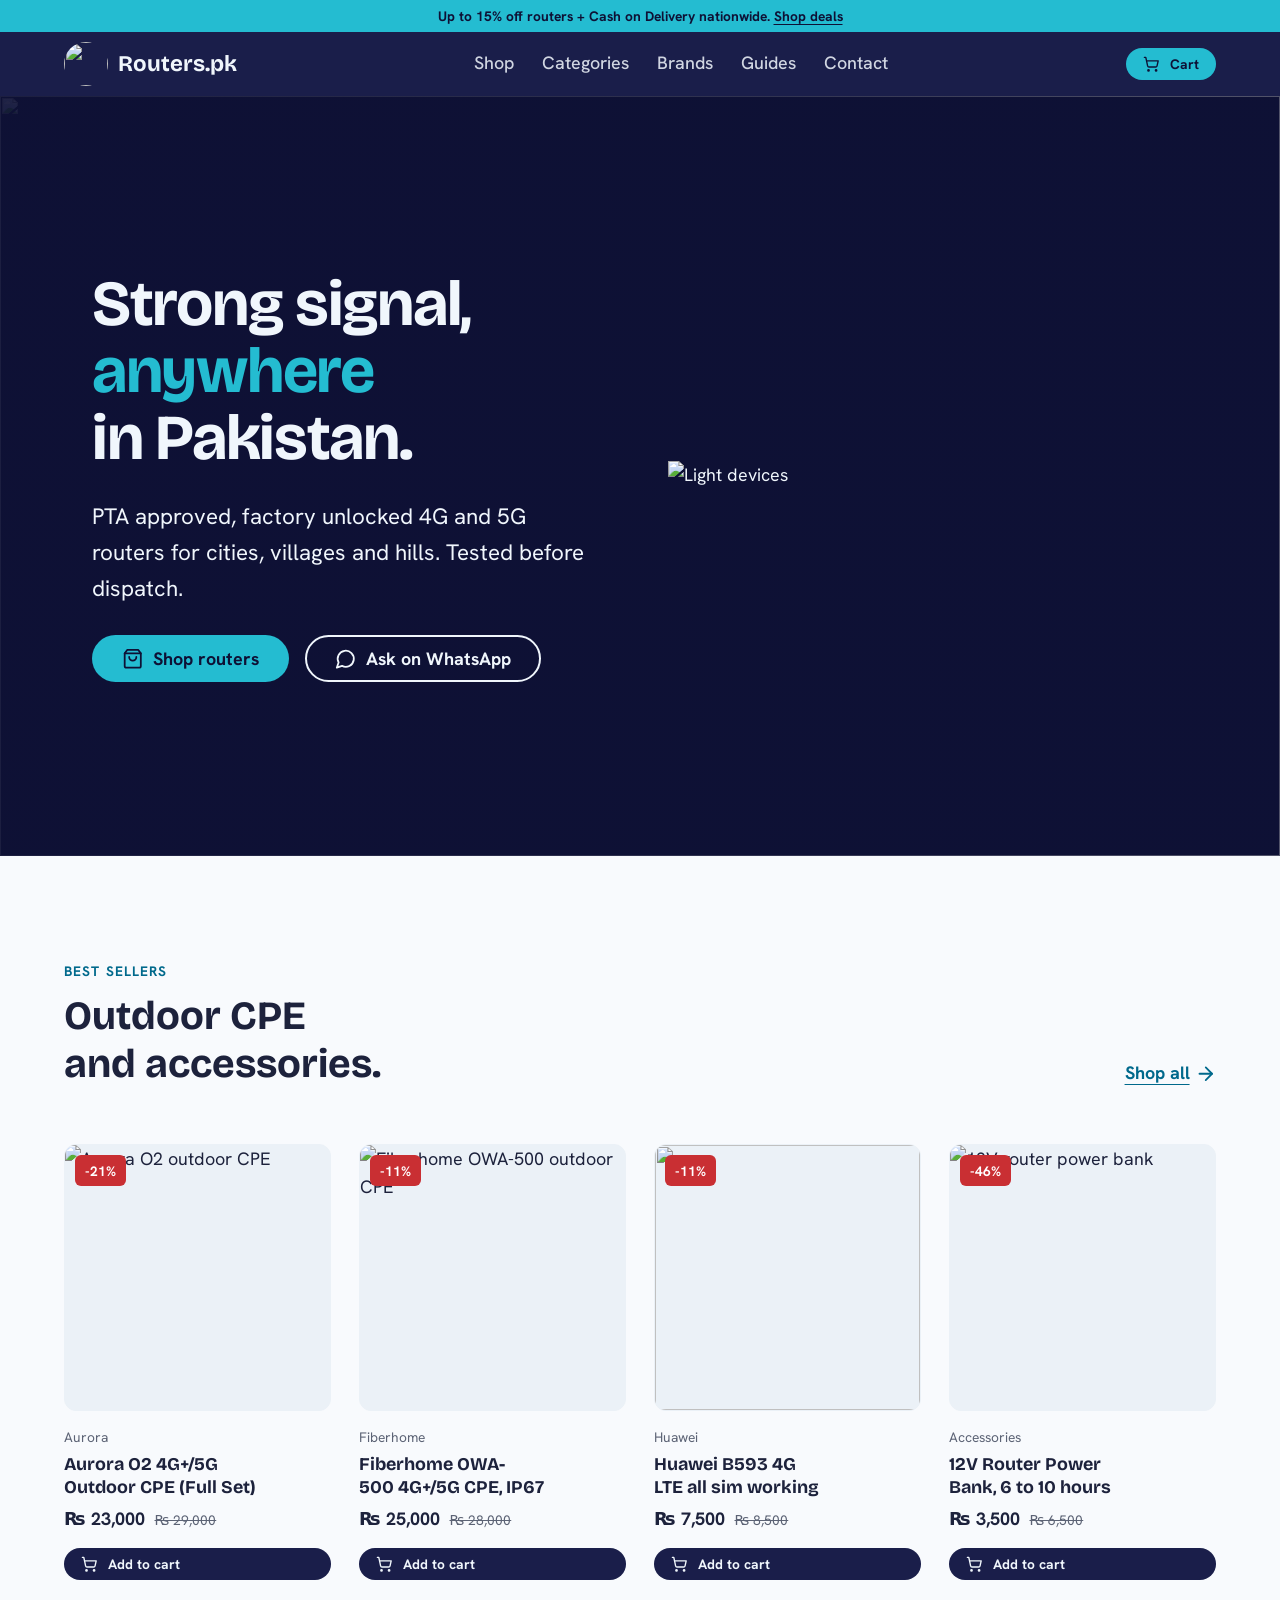
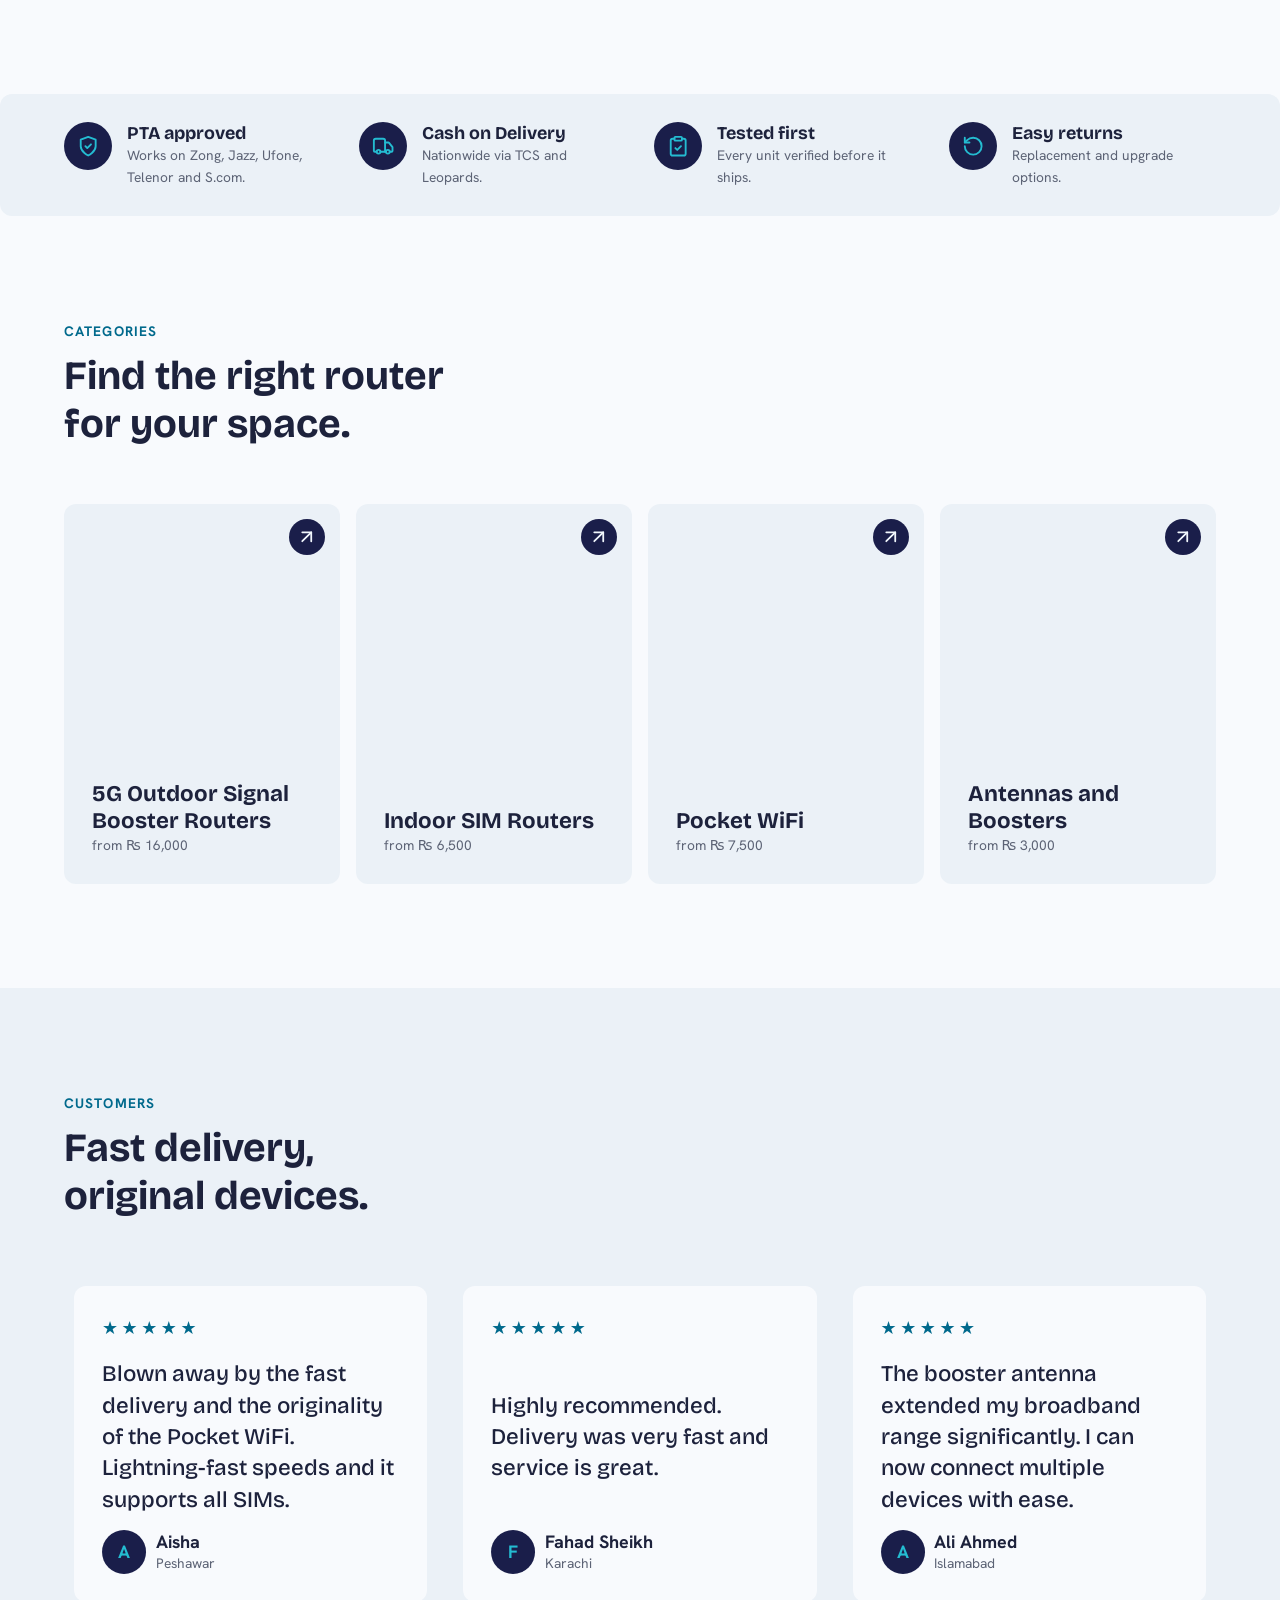
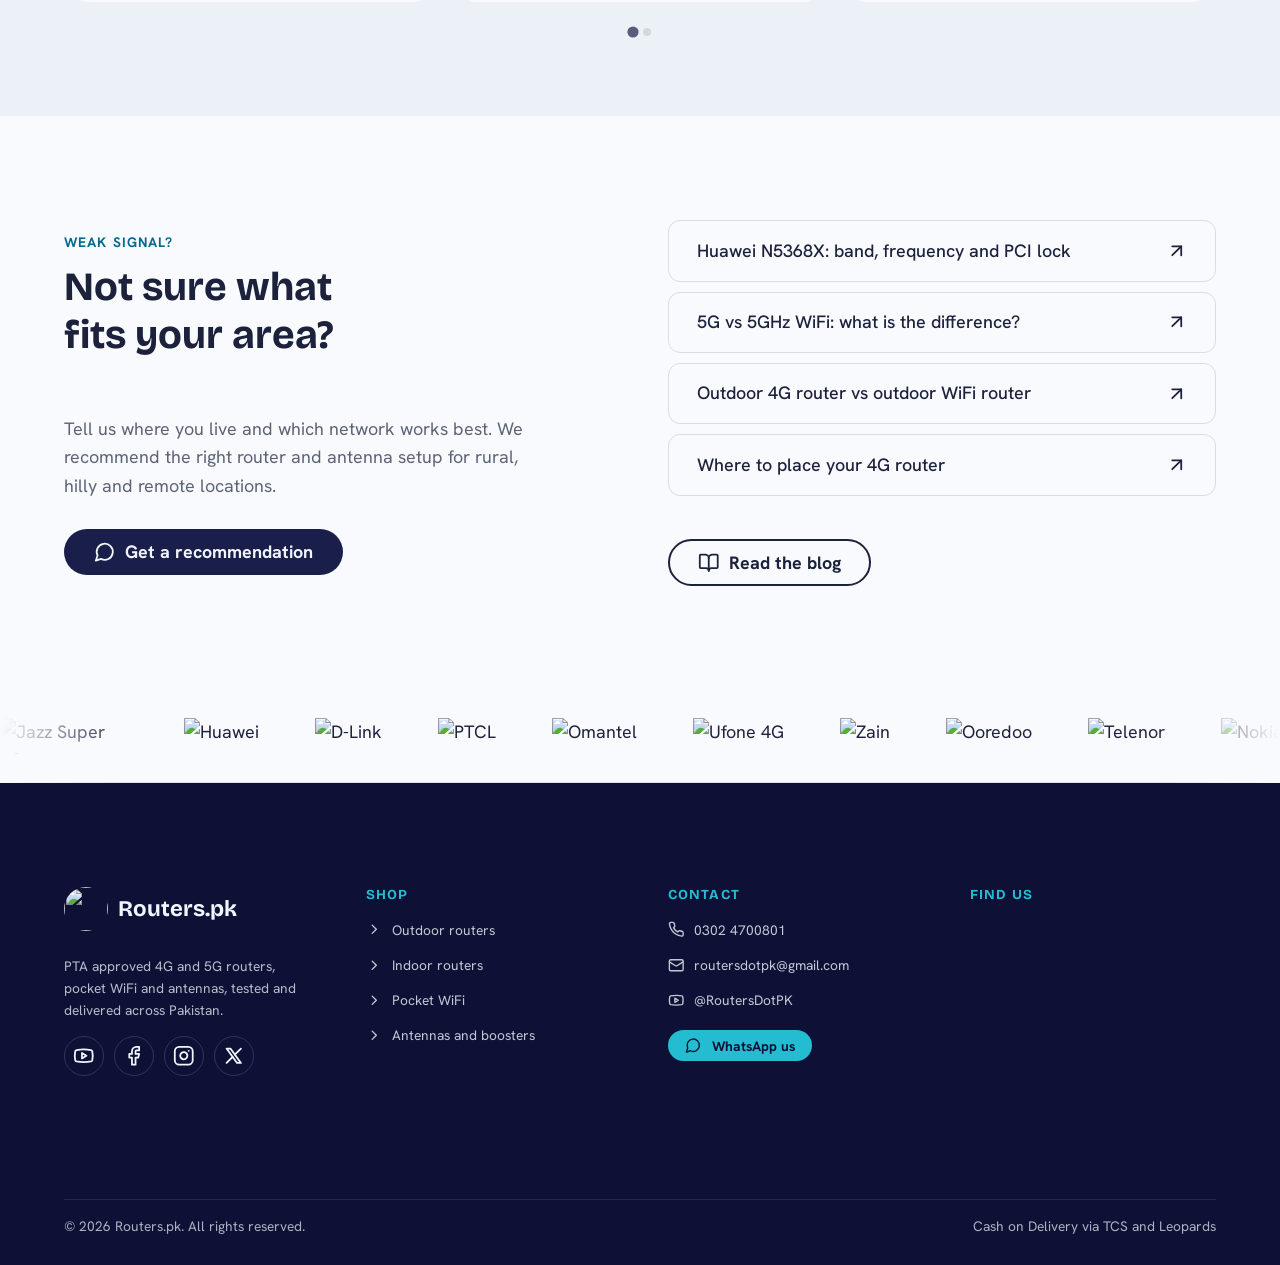
==== index.html @ dc14fa6a "init" ====
<!DOCTYPE html>
<html lang="en">

<head>
  <meta charset="utf-8">
  <meta name="viewport" content="width=device-width, initial-scale=1">
  <title>Routers.pk | PTA Approved 4G/5G Routers in Pakistan</title>
  <meta name="description"
    content="PTA approved, factory unlocked 4G/5G routers, pocket WiFi and antennas. Tested before dispatch, delivered nationwide with Cash on Delivery.">
  <link rel="preconnect" href="https://fonts.googleapis.com">
  <link rel="preconnect" href="https://fonts.gstatic.com" crossorigin>
  <link
    href="https://fonts.googleapis.com/css2?family=Bricolage+Grotesque:wght@600;700&family=Hanken+Grotesk:wght@400;500;700&display=swap"
    rel="stylesheet">
  <link rel="stylesheet" href="https://cdn.jsdelivr.net/npm/@splidejs/splide@4.1.4/dist/css/splide.min.css">
  <link rel="stylesheet" href="css/style.css">
  <script src="https://cdn.jsdelivr.net/npm/@splidejs/splide@4.1.4/dist/js/splide.min.js" defer></script>
  <script src="js/main.js" defer></script>
</head>

<body>

  <svg width="0" height="0" style="position:absolute" aria-hidden="true">
    <symbol id="i-shield" viewBox="0 0 24 24">
      <path d="M12 22s8-4 8-10V5l-8-3-8 3v7c0 6 8 10 8 10z" />
      <path d="m9 12 2 2 4-4" />
    </symbol>
    <symbol id="i-truck" viewBox="0 0 24 24">
      <path d="M14 18V6a2 2 0 0 0-2-2H4a2 2 0 0 0-2 2v11a1 1 0 0 0 1 1h2" />
      <path d="M15 18H9" />
      <path d="M19 18h2a1 1 0 0 0 1-1v-3.65a1 1 0 0 0-.22-.62l-3.48-4.35A1 1 0 0 0 17.52 8H14" />
      <circle cx="17" cy="18" r="2" />
      <circle cx="7" cy="18" r="2" />
    </symbol>
    <symbol id="i-check" viewBox="0 0 24 24">
      <rect width="8" height="4" x="8" y="2" rx="1" />
      <path d="M16 4h2a2 2 0 0 1 2 2v14a2 2 0 0 1-2 2H6a2 2 0 0 1-2-2V6a2 2 0 0 1 2-2h2" />
      <path d="m9 14 2 2 4-4" />
    </symbol>
    <symbol id="i-refresh" viewBox="0 0 24 24">
      <path d="M3 12a9 9 0 1 0 9-9 9.75 9.75 0 0 0-6.74 2.74L3 8" />
      <path d="M3 3v5h5" />
    </symbol>
    <symbol id="i-cart" viewBox="0 0 24 24">
      <circle cx="8" cy="21" r="1" />
      <circle cx="19" cy="21" r="1" />
      <path d="M2.05 2.05h2l2.66 12.42a2 2 0 0 0 2 1.58h9.78a2 2 0 0 0 1.95-1.57l1.65-7.43H5.12" />
    </symbol>
    <symbol id="i-arrow" viewBox="0 0 24 24">
      <path d="M5 12h14" />
      <path d="m12 5 7 7-7 7" />
    </symbol>
    <symbol id="i-up-right" viewBox="0 0 24 24">
      <path d="M7 7h10v10" />
      <path d="M7 17 17 7" />
    </symbol>
    <symbol id="i-chat" viewBox="0 0 24 24">
      <path d="M7.9 20A9 9 0 1 0 4 16.1L2 22z" />
    </symbol>
    <symbol id="i-phone" viewBox="0 0 24 24">
      <path
        d="M22 16.92v3a2 2 0 0 1-2.18 2 19.79 19.79 0 0 1-8.63-3.07 19.5 19.5 0 0 1-6-6 19.79 19.79 0 0 1-3.07-8.67A2 2 0 0 1 4.11 2h3a2 2 0 0 1 2 1.72c.13.96.36 1.9.7 2.81a2 2 0 0 1-.45 2.11L8.09 9.91a16 16 0 0 0 6 6l1.27-1.27a2 2 0 0 1 2.11-.45c.91.34 1.85.57 2.81.7A2 2 0 0 1 22 16.92z" />
    </symbol>
    <symbol id="i-mail" viewBox="0 0 24 24">
      <rect width="20" height="16" x="2" y="4" rx="2" />
      <path d="m22 7-8.97 5.7a1.94 1.94 0 0 1-2.06 0L2 7" />
    </symbol>
    <symbol id="i-book" viewBox="0 0 24 24">
      <path d="M12 7v14" />
      <path
        d="M3 18a1 1 0 0 1-1-1V4a1 1 0 0 1 1-1h5a4 4 0 0 1 4 4 4 4 0 0 1 4-4h5a1 1 0 0 1 1 1v13a1 1 0 0 1-1 1h-6a3 3 0 0 0-3 3 3 3 0 0 0-3-3z" />
    </symbol>
    <symbol id="i-menu" viewBox="0 0 24 24">
      <path d="M4 6h16M4 12h16M4 18h16" />
    </symbol>
    <symbol id="i-bag" viewBox="0 0 24 24">
      <path d="M6 2 3 6v14a2 2 0 0 0 2 2h14a2 2 0 0 0 2-2V6l-3-4z" />
      <path d="M3 6h18" />
      <path d="M16 10a4 4 0 0 1-8 0" />
    </symbol>
    <symbol id="i-youtube" viewBox="0 0 24 24">
      <path
        d="M2.5 17a24.12 24.12 0 0 1 0-10 2 2 0 0 1 1.4-1.4 49.56 49.56 0 0 1 16.2 0A2 2 0 0 1 21.5 7a24.12 24.12 0 0 1 0 10 2 2 0 0 1-1.4 1.4 49.55 49.55 0 0 1-16.2 0A2 2 0 0 1 2.5 17" />
      <path d="m10 15 5-3-5-3z" />
    </symbol>
    <symbol id="i-facebook" viewBox="0 0 24 24">
      <path d="M18 2h-3a5 5 0 0 0-5 5v3H7v4h3v8h4v-8h3l1-4h-4V7a1 1 0 0 1 1-1h3z" />
    </symbol>
    <symbol id="i-instagram" viewBox="0 0 24 24">
      <rect width="20" height="20" x="2" y="2" rx="5" />
      <path d="M16 11.37A4 4 0 1 1 12.63 8 4 4 0 0 1 16 11.37z" />
      <path d="M17.5 6.5h.01" />
    </symbol>
    <symbol id="i-x" viewBox="0 0 24 24">
      <path d="M4 4l11.7 16H20L8.3 4z" />
      <path d="M4 20l6.8-6.8M13.2 10.8 20 4" />
    </symbol>
    <symbol id="i-chevron" viewBox="0 0 24 24">
      <path d="m9 18 6-6-6-6" />
    </symbol>
  </svg>


  <div class="offerbar">
    <p class="offerbar__text">Up to 15% off routers + Cash on Delivery nationwide. <a class="offerbar__link"
        href="/shop/">Shop deals</a></p>
  </div>

  <header class="header">
    <div class="container header__inner">
      <a class="header__brand" href="/">
        <img class="header__logo"
          src="https://i0.wp.com/routers.pk/wp-content/uploads/2024/02/routerspk-high-resolution-logo-transparent.png?fit=120%2C120&ssl=1"
          alt="" width="44" height="44">
        Routers.pk
      </a>
      <nav class="nav" id="nav" aria-label="Main">
        <ul class="nav__list">
          <li><a class="nav__link" href="/shop/">Shop</a></li>
          <li><a class="nav__link" href="#categories">Categories</a></li>
          <li><a class="nav__link" href="/brands/">Brands</a></li>
          <li><a class="nav__link" href="/blog/">Guides</a></li>
          <li><a class="nav__link" href="/contact/">Contact</a></li>
        </ul>
      </nav>
      <div class="header__actions">
        <a class="btn btn--accent btn--sm" href="/cart/"><svg class="icon" aria-hidden="true">
            <use href="#i-cart" />
          </svg>Cart</a>
        <button class="header__toggle" aria-expanded="false" aria-controls="nav"><svg class="icon" aria-hidden="true">
            <use href="#i-menu" />
          </svg><span class="visually-hidden">Menu</span></button>
      </div>
    </div>
  </header>

  <main>
    <section class="cover" aria-labelledby="cover-title">
      <div class="container">
        <!-- Unsplash placeholder, swap for your own photo later -->
        <img class="cover__img"
          src="https://images.unsplash.com/photo-1451187580459-43490279c0fa?auto=format&fit=crop&w=1920&h=1080&q=80"
          alt="" width="1920" height="1080" fetchpriority="high">
        <div class="cover__grid">
          <div class="container cover__content">
            <h1 class="cover__title" id="cover-title">Strong signal, <em>anywhere</em> in Pakistan.</h1>
            <p class="cover__text">PTA approved, factory unlocked 4G and 5G routers for cities, villages and hills.
              Tested
              before dispatch.</p>
            <div class="cover__cta">
              <a class="btn btn--accent" href="/shop/"><svg class="icon" aria-hidden="true">
                  <use href="#i-bag" />
                </svg>Shop routers</a>
              <a class="btn btn--ghost" href="https://wa.me/923024700801"><svg class="icon" aria-hidden="true">
                  <use href="#i-chat" />
                </svg>Ask on WhatsApp</a>
            </div>
          </div>
          <img src="https://5gstore.pk/wp-content/uploads/2024/10/light-devices.png.webp" alt="Light devices">
        </div>
      </div>
    </section>



    <section class="featured section" aria-labelledby="featured">
      <div class="container">
        <div class="head">
          <div>
            <p class="section__eyebrow">Best sellers</p>
            <h2 class="section__title" id="featured">Outdoor CPE and accessories.</h2>
          </div>
          <a class="head__link" href="/shop/">Shop all <svg class="icon" aria-hidden="true">
              <use href="#i-arrow" />
            </svg></a>
        </div>
        <ul class="products">
          <li class="product">
            <div class="product__media">
              <span class="product__badge">-21%</span>
              <img class="product__img"
                src="https://i0.wp.com/routers.pk/wp-content/uploads/2024/06/1000386229-scaled.jpg?fit=2560%2C1920&ssl=1"
                alt="Aurora O2 outdoor CPE" width="300" height="300" loading="lazy">
            </div>
            <div class="product__body">
              <span class="product__brand">Aurora</span>
              <h3 class="product__title">Aurora O2 4G+/5G Outdoor CPE (Full Set)</h3>
              <p class="product__price">₨ 23,000 <s class="product__old">₨ 29,000</s></p>
              <a class="btn btn--primary btn--sm" href="/cart/?add-to-cart=1"><svg class="icon" aria-hidden="true">
                  <use href="#i-cart" />
                </svg>Add to cart</a>
            </div>
          </li>
          <li class="product">
            <div class="product__media">
              <span class="product__badge">-11%</span>
              <img class="product__img"
                src="https://i0.wp.com/routers.pk/wp-content/uploads/2025/08/1000555758-scaled.jpg?fit=2560%2C1920&ssl=1"
                alt="Fiberhome OWA-500 outdoor CPE" width="300" height="300" loading="lazy">
            </div>
            <div class="product__body">
              <span class="product__brand">Fiberhome</span>
              <h3 class="product__title">Fiberhome OWA-500 4G+/5G CPE, IP67</h3>
              <p class="product__price">₨ 25,000 <s class="product__old">₨ 28,000</s></p>
              <a class="btn btn--primary btn--sm" href="/cart/?add-to-cart=2"><svg class="icon" aria-hidden="true">
                  <use href="#i-cart" />
                </svg>Add to cart</a>
            </div>
          </li>
          <li class="product">
            <div class="product__media">
              <span class="product__badge">-11%</span>
              <img class="product__img"
                src="https://i0.wp.com/routers.pk/wp-content/uploads/2024/12/1000157052-2.png?fit=3000%2C2769&ssl=1"
                alt="" width="300" height="300" loading="lazy">
            </div>
            <div class="product__body">
              <span class="product__brand">Huawei</span>
              <h3 class="product__title">Huawei B593 4G LTE all sim working</h3>
              <p class="product__price">₨ 7,500 <s class="product__old">₨ 8,500</s></p>
              <a class="btn btn--primary btn--sm" href="/cart/?add-to-cart=3"><svg class="icon" aria-hidden="true">
                  <use href="#i-cart" />
                </svg>Add to cart</a>
            </div>
          </li>
          <li class="product">
            <div class="product__media">
              <span class="product__badge">-46%</span>
              <img class="product__img"
                src="https://5gstore.pk/wp-content/uploads/2024/10/router-powerbank-3-300x300.jpg.webp"
                alt="12V router power bank" width="300" height="300" loading="lazy">
            </div>
            <div class="product__body">
              <span class="product__brand">Accessories</span>
              <h3 class="product__title">12V Router Power Bank, 6 to 10 hours</h3>
              <p class="product__price">₨ 3,500 <s class="product__old">₨ 6,500</s></p>
              <a class="btn btn--primary btn--sm" href="/cart/?add-to-cart=4"><svg class="icon" aria-hidden="true">
                  <use href="#i-cart" />
                </svg>Add to cart</a>
            </div>
          </li>
        </ul>
      </div>
    </section>


    <section class="trust" aria-label="Why Routers.pk">
      <div class="container">
        <div class="trust__items">
          <div class="trust__item">
            <span class="trust__icon" aria-hidden="true"><svg class="icon" aria-hidden="true">
                <use href="#i-shield" />
              </svg></span>
            <div>
              <h2 class="trust__title">PTA approved</h2>
              <p class="trust__text">Works on Zong, Jazz, Ufone, Telenor and S.com.</p>
            </div>
          </div>
          <div class="trust__item">
            <span class="trust__icon" aria-hidden="true"><svg class="icon" aria-hidden="true">
                <use href="#i-truck" />
              </svg></span>
            <div>
              <h2 class="trust__title">Cash on Delivery</h2>
              <p class="trust__text">Nationwide via TCS and Leopards.</p>
            </div>
          </div>
          <div class="trust__item">
            <span class="trust__icon" aria-hidden="true"><svg class="icon" aria-hidden="true">
                <use href="#i-check" />
              </svg></span>
            <div>
              <h2 class="trust__title">Tested first</h2>
              <p class="trust__text">Every unit verified before it ships.</p>
            </div>
          </div>
          <div class="trust__item">
            <span class="trust__icon" aria-hidden="true"><svg class="icon" aria-hidden="true">
                <use href="#i-refresh" />
              </svg></span>
            <div>
              <h2 class="trust__title">Easy returns</h2>
              <p class="trust__text">Replacement and upgrade options.</p>
            </div>
          </div>
        </div>
      </div>
    </section>

    <section class="categories section" id="categories">
      <div class="container">
        <div class="section__header">
          <p class="section__eyebrow">Categories</p>
          <h2 class="section__title">Find the right router for your space.</h2>
        </div>

        <div class="bento">
          <a class="tile tile--feature" href="/product-category/outdoor-cpe/">
            <img class="tile__img"
              src="https://5gstore.pk/wp-content/uploads/2025/02/20250225_132031_1-768x1024.jpg.webp" alt=""
              loading="lazy">
            <span class="tile__arrow" aria-hidden="true"><svg class="icon" aria-hidden="true">
                <use href="#i-up-right" />
              </svg></span>
            <div class="tile__content">
              <div class="tile__name">5G Outdoor Signal Booster Routers</div>
              <div class="tile__meta">from ₨ 16,000</div>
            </div>
          </a>

          <a class="tile" href="/product-category/indoor-routers/">
            <img class="tile__img" src="https://5gstore.pk/wp-content/uploads/2025/01/img_1946-300x300.jpeg.webp" alt=""
              loading="lazy">
            <span class="tile__arrow" aria-hidden="true"><svg class="icon" aria-hidden="true">
                <use href="#i-up-right" />
              </svg></span>
            <div class="tile__content">
              <div class="tile__name">Indoor SIM Routers</div>
              <div class="tile__meta">from ₨ 6,500</div>
            </div>
          </a>

          <a class="tile" href="/product-category/pocket-wifi/">
            <img class="tile__img" src="https://5gstore.pk/wp-content/uploads/2024/10/pocket-wifi-devices.png.webp"
              alt="" loading="lazy">
            <span class="tile__arrow" aria-hidden="true"><svg class="icon" aria-hidden="true">
                <use href="#i-up-right" />
              </svg></span>
            <div class="tile__content">
              <div class="tile__name">Pocket WiFi</div>
              <div class="tile__meta">from ₨ 7,500</div>
            </div>
          </a>

          <a class="tile" href="/product-category/antennas-power/">
            <img class="tile__img" src="https://5gstore.pk/wp-content/uploads/2024/10/4G-Antennae1_1024x.webp" alt=""
              loading="lazy">
            <span class="tile__arrow" aria-hidden="true"><svg class="icon" aria-hidden="true">
                <use href="#i-up-right" />
              </svg></span>
            <div class="tile__content">
              <div class="tile__name">Antennas and Boosters</div>
              <div class="tile__meta">from ₨ 3,000</div>
            </div>
          </a>
        </div>
      </div>
    </section>




    <section class="reviews section" aria-labelledby="reviews">
      <div class="container">
        <div class="head">
          <div>
            <p class="section__eyebrow">Customers</p>
            <h2 class="section__title" id="reviews">Fast delivery, original devices.</h2>
          </div>
        </div>

        <div class="splide" id="reviews-slider" aria-label="Customer reviews">
          <div class="splide__track">
            <ul class="splide__list">

              <li class="splide__slide">
                <figure class="review">
                  <div class="review__stars" aria-label="5 out of 5 stars">★★★★★</div>
                  <blockquote class="review__quote">Blown away by the fast delivery and the originality of the Pocket
                    WiFi. Lightning-fast speeds and it supports all SIMs.</blockquote>
                  <figcaption class="review__person">
                    <span class="review__avatar" aria-hidden="true">A</span>
                    <span>
                      <div class="review__name">Aisha</div>
                      <div class="review__city">Peshawar</div>
                    </span>
                  </figcaption>
                </figure>
              </li>

              <li class="splide__slide">
                <figure class="review">
                  <div class="review__stars" aria-label="5 out of 5 stars">★★★★★</div>
                  <blockquote class="review__quote">Highly recommended. Delivery was very fast and service is great.
                  </blockquote>
                  <figcaption class="review__person">
                    <span class="review__avatar" aria-hidden="true">F</span>
                    <span>
                      <div class="review__name">Fahad Sheikh</div>
                      <div class="review__city">Karachi</div>
                    </span>
                  </figcaption>
                </figure>
              </li>

              <li class="splide__slide">
                <figure class="review">
                  <div class="review__stars" aria-label="5 out of 5 stars">★★★★★</div>
                  <blockquote class="review__quote">The booster antenna extended my broadband range significantly. I can
                    now connect multiple devices with ease.</blockquote>
                  <figcaption class="review__person">
                    <span class="review__avatar" aria-hidden="true">A</span>
                    <span>
                      <div class="review__name">Ali Ahmed</div>
                      <div class="review__city">Islamabad</div>
                    </span>
                  </figcaption>
                </figure>
              </li>

              <li class="splide__slide">
                <figure class="review">
                  <div class="review__stars" aria-label="5 out of 5 stars">★★★★★</div>
                  <blockquote class="review__quote">Impressed with the 5G router. It's blazing fast, and I can use it
                    with
                    any SIM card.</blockquote>
                  <figcaption class="review__person">
                    <span class="review__avatar" aria-hidden="true">K</span>
                    <span>
                      <div class="review__name">Kashif</div>
                      <div class="review__city">Lahore</div>
                    </span>
                  </figcaption>
                </figure>
              </li>

            </ul>
          </div>
        </div>
      </div>
    </section>

    <section class="advice section">
      <div class="container advice__inner">
        <div>
          <p class="section__eyebrow">Weak signal?</p>
          <h2 class="section__title">Not sure what fits your area?</h2>
          <p class="advice__text">Tell us where you live and which network works best. We recommend the right router and
            antenna setup for rural, hilly and remote locations.</p>
          <div class="advice__cta">
            <a class="btn btn--primary" href="https://wa.me/923024700801"><svg class="icon" aria-hidden="true">
                <use href="#i-chat" />
              </svg>Get a recommendation</a>
          </div>
        </div>
        <div>
          <ul class="advice__list">
            <li><a class="advice__link" href="/blog/huawei-n5368x-band-lock/"><span>Huawei N5368X: band, frequency and
                  PCI lock</span><svg class="icon" aria-hidden="true">
                  <use href="#i-up-right" />
                </svg></a></li>
            <li><a class="advice__link" href="/blog/5g-vs-5ghz/"><span>5G vs 5GHz WiFi: what is the
                  difference?</span><svg class="icon" aria-hidden="true">
                  <use href="#i-up-right" />
                </svg></a></li>
            <li><a class="advice__link" href="/blog/outdoor-4g-vs-wifi/"><span>Outdoor 4G router vs outdoor WiFi
                  router</span><svg class="icon" aria-hidden="true">
                  <use href="#i-up-right" />
                </svg></a>
            </li>
            <li><a class="advice__link" href="/blog/router-placement/"><span>Where to place your 4G router</span><svg
                  class="icon" aria-hidden="true">
                  <use href="#i-up-right" />
                </svg></a></li>
          </ul>
          <a class="btn btn--ghost blog-btn" href="/blog/"><svg class="icon" aria-hidden="true">
              <use href="#i-book" />
            </svg>Read the blog</a>
        </div>
      </div>
    </section>

    <section class="brands" aria-label="Brands we carry">
      <div class="brands__track">
        <ul class="brands__group">
          <li><img class="brands__logo" src="https://5gstore.pk/wp-content/uploads/2024/10/jazz-super-4g.png.webp"
              alt="Jazz Super 4G" height="36" loading="lazy"></li>
          <li><img class="brands__logo" src="https://5gstore.pk/wp-content/uploads/2024/10/Huawei-Horizontal.png.webp"
              alt="Huawei" height="36" loading="lazy"></li>
          <li><img class="brands__logo" src="https://5gstore.pk/wp-content/uploads/2024/10/d-link.svg" alt="D-Link"
              height="36" loading="lazy"></li>
          <li><img class="brands__logo" src="https://5gstore.pk/wp-content/uploads/2024/10/ptcl.png.webp" alt="PTCL"
              height="36" loading="lazy"></li>
          <li><img class="brands__logo"
              src="https://5gstore.pk/wp-content/uploads/2024/10/Omantel-Oman-Telecommunications-Company.png.webp"
              alt="Omantel" height="36" loading="lazy"></li>
          <li><img class="brands__logo" src="https://5gstore.pk/wp-content/uploads/2024/10/ufone-4g.png.webp"
              alt="Ufone 4G" height="36" loading="lazy"></li>
          <li><img class="brands__logo" src="https://5gstore.pk/wp-content/uploads/2024/10/zain.png.webp" alt="Zain"
              height="36" loading="lazy"></li>
          <li><img class="brands__logo" src="https://5gstore.pk/wp-content/uploads/2024/10/Ooredoo-Horizontal.svg"
              alt="Ooredoo" height="36" loading="lazy"></li>
          <li><img class="brands__logo" src="https://5gstore.pk/wp-content/uploads/2024/10/telenor-transparent.png.webp"
              alt="Telenor" height="36" loading="lazy"></li>
          <li><img class="brands__logo"
              src="https://5gstore.pk/wp-content/uploads/2024/10/nokia-e1729574593317.png.webp" alt="Nokia" height="36"
              loading="lazy"></li>
          <li><img class="brands__logo" src="https://5gstore.pk/wp-content/uploads/2024/10/viva-e1729574222411.png.webp"
              alt="Viva" height="36" loading="lazy"></li>
          <li><img class="brands__logo" src="https://5gstore.pk/wp-content/uploads/2024/10/alcatel.png.webp"
              alt="Alcatel" height="36" loading="lazy"></li>
          <li><img class="brands__logo" src="https://5gstore.pk/wp-content/uploads/2024/10/fiberhome.png.webp"
              alt="Fiberhome" height="36" loading="lazy"></li>
          <li><img class="brands__logo" src="https://5gstore.pk/wp-content/uploads/2024/10/zte-2.png.webp" alt="ZTE"
              height="36" loading="lazy"></li>
          <li><img class="brands__logo"
              src="https://5gstore.pk/wp-content/uploads/2024/11/Tozed-Kangwei-logo-250x250-1-e1730777626713.jpg.webp"
              alt="Tozed Kangwei" height="36" loading="lazy"></li>
          <li><img class="brands__logo" src="https://5gstore.pk/wp-content/uploads/2024/11/actiontec-1.jpg.webp"
              alt="Actiontec" height="36" loading="lazy"></li>
          <!-- <li><img class="brands__logo" src="https://5gstore.pk/wp-content/uploads/2024/10/avxav.png.webp" alt="AVXAV" height="36" loading="lazy"></li> -->
        </ul>
      </div>
    </section>

  </main>

  <footer class="footer">
    <div class="container">
      <div class="footer__grid">
        <div class="footer__brand">
          <a class="footer__logo" href="/"><img class="footer__logo-img"
              src="https://i0.wp.com/routers.pk/wp-content/uploads/2024/02/routerspk-high-resolution-logo-transparent.png?fit=120%2C120&ssl=1"
              alt="" width="44" height="44">Routers.pk</a>
          <p class="footer__about">PTA approved 4G and 5G routers, pocket WiFi and antennas, tested and delivered across
            Pakistan.</p>
          <ul class="footer__social">
            <li><a href="#" aria-label="YouTube"><svg class="icon" aria-hidden="true">
                  <use href="#i-youtube" />
                </svg></a></li>
            <li><a href="#" aria-label="Facebook"><svg class="icon" aria-hidden="true">
                  <use href="#i-facebook" />
                </svg></a></li>
            <li><a href="#" aria-label="Instagram"><svg class="icon" aria-hidden="true">
                  <use href="#i-instagram" />
                </svg></a></li>
            <li><a href="#" aria-label="X"><svg class="icon" aria-hidden="true">
                  <use href="#i-x" />
                </svg></a></li>
          </ul>
        </div>
        <nav aria-label="Shop">
          <h2 class="footer__title">Shop</h2>
          <ul class="footer__list">
            <li><a class="footer__link" href="/product-category/outdoor-cpe/"><svg class="icon" aria-hidden="true">
                  <use href="#i-chevron" />
                </svg>Outdoor routers</a></li>
            <li><a class="footer__link" href="/product-category/indoor-routers/"><svg class="icon" aria-hidden="true">
                  <use href="#i-chevron" />
                </svg>Indoor routers</a></li>
            <li><a class="footer__link" href="/product-category/pocket-wifi/"><svg class="icon" aria-hidden="true">
                  <use href="#i-chevron" />
                </svg>Pocket WiFi</a></li>
            <li><a class="footer__link" href="/product-category/antennas-power/"><svg class="icon" aria-hidden="true">
                  <use href="#i-chevron" />
                </svg>Antennas and boosters</a></li>
          </ul>
        </nav>
        <div class="footer__contact">
          <h2 class="footer__title">Contact</h2>
          <ul class="footer__list">
            <li><a class="footer__link" href="tel:03024700801"><svg class="icon" aria-hidden="true">
                  <use href="#i-phone" />
                </svg>0302 4700801</a></li>
            <li><a class="footer__link" href="mailto:routersdotpk@gmail.com"><svg class="icon" aria-hidden="true">
                  <use href="#i-mail" />
                </svg>routersdotpk@gmail.com</a></li>
            <li><a class="footer__link" href="https://youtube.com/@RoutersDotPK"><svg class="icon" aria-hidden="true">
                  <use href="#i-youtube" />
                </svg>@RoutersDotPK</a></li>
          </ul>
          <a class="btn btn--accent btn--sm footer__cta" href="https://wa.me/923024700801"><svg class="icon"
              aria-hidden="true">
              <use href="#i-chat" />
            </svg>WhatsApp us</a>
        </div>
        <div class="footer__map-container">
          <h2 class="footer__title">Find us</h2>
          <!-- ponytail: replace q= with your exact address / Google Maps embed URL -->
          <iframe class="footer__map" title="Routers.pk location"
            src="https://maps.google.com/maps?q=Routers.pk&output=embed" loading="lazy"
            referrerpolicy="no-referrer-when-downgrade"></iframe>
        </div>
      </div>
      <div class="footer__bar">
        <p>&copy; 2026 Routers.pk. All rights reserved.</p>
        <p>Cash on Delivery via TCS and Leopards</p>
      </div>
    </div>
  </footer>

</body>

</html>
---- css/style.css ----
:root {
  --color-primary: oklch(0.26 0.08 275);
  --color-primary-dark: oklch(0.2 0.07 275);
  --color-secondary: oklch(0.73 0.12 210);
  --color-secondary-text: oklch(0.48 0.11 225);
  --color-bg: oklch(0.985 0.004 260);
  --color-surface: oklch(0.955 0.01 250);
  --color-line: oklch(0.9 0.012 260);
  --color-text: oklch(0.26 0.05 275);
  --color-muted: oklch(0.5 0.03 270);
  --color-on-primary: oklch(0.97 0.01 250);
  --color-sale: oklch(0.55 0.19 25);
  --font-heading: 'Bricolage Grotesque', system-ui, sans-serif;
  --font-body: 'Hanken Grotesk', system-ui, sans-serif;
  --fs-sm: clamp(0.8rem, 0.78rem + 0.1vw, 0.875rem);
  --fs-base: clamp(1rem, 0.96rem + 0.2vw, 1.125rem);
  --fs-md: clamp(1.15rem, 1.05rem + 0.5vw, 1.4rem);
  --fs-lg: clamp(1.6rem, 1.3rem + 1.5vw, 2.5rem);
  --fs-xl: clamp(2.4rem, 1.6rem + 4vw, 4rem);
  --fw-regular: 400;
  --fw-medium: 500;
  --fw-bold: 700;
  --lh-tight: 1.05;
  --lh-heading: 1.2;
  --lh-body: 1.6;
  --space-2xs: clamp(0.25rem, 0.23rem + 0.1vw, 0.35rem);
  --space-xs: clamp(0.5rem, 0.46rem + 0.2vw, 0.65rem);
  --space-sm: clamp(0.75rem, 0.68rem + 0.35vw, 1rem);
  --space-md: clamp(1.25rem, 1.05rem + 1vw, 1.75rem);
  --space-lg: clamp(2rem, 1.5rem + 2.5vw, 3.5rem);
  --space-xl: clamp(3.5rem, 2.5rem + 5vw, 7rem);
  --radius-sm: 6px;
  --radius-md: 12px;
  --radius-pill: 999px;
  --shadow-sm: 0 1px 2px oklch(0.26 0.08 275 / 0.08);
  --shadow-md: 0 12px 32px -12px oklch(0.26 0.08 275 / 0.25);
  --container: 72rem;
  --container-narrow: 46rem;
  --ease-out: cubic-bezier(0.16, 1, 0.3, 1);
}

*, *::before, *::after {
  -webkit-box-sizing: border-box;
          box-sizing: border-box;
  margin: 0;
}

html {
  scroll-behavior: smooth;
}

body {
  font-family: var(--font-body);
  font-size: var(--fs-base);
  line-height: var(--lh-body);
  color: var(--color-text);
  background: var(--color-bg);
  -webkit-font-smoothing: antialiased;
}

img {
  display: block;
  max-width: 100%;
  height: auto;
}

a {
  color: inherit;
}

ul {
  padding: 0;
  list-style: none;
}

h1, h2, h3 {
  font-family: var(--font-heading);
  font-weight: var(--fw-bold);
  line-height: var(--lh-heading);
  text-wrap: balance;
}

:focus-visible {
  outline: 3px solid var(--color-secondary);
  outline-offset: 3px;
}

.container {
  width: min(100% - var(--space-md) * 2, var(--container));
  margin-inline: auto;
}

.section {
  padding-block: var(--space-xl);
}

.section__title {
  font-size: var(--fs-lg);
  margin-bottom: var(--space-lg);
  max-width: 20ch;
}

.section__eyebrow {
  font-size: var(--fs-sm);
  font-weight: var(--fw-bold);
  letter-spacing: 0.08em;
  text-transform: uppercase;
  color: var(--color-secondary-text);
  margin-bottom: var(--space-xs);
}

.visually-hidden {
  position: absolute;
  width: 1px;
  height: 1px;
  overflow: hidden;
  clip-path: inset(50%);
  white-space: nowrap;
}

@media (prefers-reduced-motion: reduce) {
  * {
    -webkit-transition: none !important;
    transition: none !important;
    scroll-behavior: auto;
  }
}
.btn {
  display: -webkit-inline-box;
  display: -ms-inline-flexbox;
  display: inline-flex;
  -webkit-box-align: center;
      -ms-flex-align: center;
          align-items: center;
  gap: var(--space-xs);
  padding: var(--space-xs) var(--space-md);
  font: var(--fw-bold) var(--fs-base) var(--font-body);
  text-decoration: none;
  border: 2px solid transparent;
  border-radius: var(--radius-pill);
  cursor: pointer;
  -webkit-transition: -webkit-transform 0.3s var(--ease-out);
  transition: -webkit-transform 0.3s var(--ease-out);
  transition: transform 0.3s var(--ease-out);
  transition: transform 0.3s var(--ease-out), -webkit-transform 0.3s var(--ease-out);
}
.btn:hover {
  -webkit-transform: translateY(-2px);
          transform: translateY(-2px);
}
.btn--primary {
  background: var(--color-primary);
  color: var(--color-on-primary);
}
.btn--accent {
  background: var(--color-secondary);
  color: var(--color-primary-dark);
}
.btn--ghost {
  border-color: currentColor;
  color: inherit;
}
.btn--sm {
  padding: var(--space-2xs) var(--space-sm);
  font-size: var(--fs-sm);
}

.header {
  position: sticky;
  top: 0;
  z-index: 10;
  background: var(--color-primary);
  color: var(--color-on-primary);
}
.header__inner {
  display: -webkit-box;
  display: -ms-flexbox;
  display: flex;
  -webkit-box-align: center;
      -ms-flex-align: center;
          align-items: center;
  -webkit-box-pack: justify;
      -ms-flex-pack: justify;
          justify-content: space-between;
  gap: var(--space-md);
  padding-block: var(--space-xs);
}
.header__brand {
  display: -webkit-box;
  display: -ms-flexbox;
  display: flex;
  -webkit-box-align: center;
      -ms-flex-align: center;
          align-items: center;
  gap: var(--space-xs);
  text-decoration: none;
  font: var(--fw-bold) var(--fs-md) var(--font-heading);
}
.header__logo {
  width: 2.75rem;
  height: 2.75rem;
  border-radius: 50%;
}
.header__toggle {
  display: none;
  background: none;
  border: 0;
  color: inherit;
  font: inherit;
  cursor: pointer;
}
.header__actions {
  display: -webkit-box;
  display: -ms-flexbox;
  display: flex;
  gap: var(--space-sm);
  -webkit-box-align: center;
      -ms-flex-align: center;
          align-items: center;
}

.nav__list {
  display: -webkit-box;
  display: -ms-flexbox;
  display: flex;
  gap: var(--space-md);
}
.nav__link {
  text-decoration: none;
  font-weight: var(--fw-medium);
  opacity: 0.85;
  -webkit-transition: opacity 0.2s;
  transition: opacity 0.2s;
}
.nav__link:hover {
  opacity: 1;
  color: var(--color-secondary);
}

.hero {
  position: relative;
  overflow: hidden;
  background: var(--color-primary);
  color: var(--color-on-primary);
  padding-block: var(--space-xl);
}
.hero__inner {
  display: -ms-grid;
  display: grid;
  grid-template-columns: repeat(auto-fit, minmax(min(100%, 20rem), 1fr));
  gap: var(--space-lg);
  -webkit-box-align: center;
      -ms-flex-align: center;
          align-items: center;
}
.hero__content {
  display: -ms-grid;
  display: grid;
  gap: var(--space-lg);
  justify-items: start;
}
.hero__title {
  font-size: var(--fs-xl);
  line-height: var(--lh-tight);
  max-width: 14ch;
  letter-spacing: -0.02em;
}
.hero__title em {
  font-style: normal;
  color: var(--color-secondary);
}
.hero__text {
  max-width: 44ch;
  font-size: var(--fs-md);
  opacity: 0.85;
}
.hero__cta {
  display: -webkit-box;
  display: -ms-flexbox;
  display: flex;
  -ms-flex-wrap: wrap;
      flex-wrap: wrap;
  gap: var(--space-sm);
}

.products {
  display: -ms-grid;
  display: grid;
  grid-template-columns: repeat(auto-fill, minmax(min(100%, 15rem), 1fr));
  gap: var(--space-md);
}

.product {
  display: -ms-grid;
  display: grid;
  -ms-grid-rows: auto var(--space-sm) 1fr;
  grid-template-rows: auto 1fr;
  gap: var(--space-sm);
}
.product__media {
  position: relative;
  background: var(--color-surface);
  border-radius: var(--radius-md);
  border: 1px solid var(--color-surface);
  aspect-ratio: 1;
  overflow: hidden;
}
.product__img {
  width: 100%;
  height: 100%;
  -o-object-fit: cover;
     object-fit: cover;
  -webkit-transition: scale 0.6s var(--ease-out);
  transition: scale 0.6s var(--ease-out);
}
.product:hover .product__img {
  scale: 1.05;
}
.product__badge {
  position: absolute;
  top: var(--space-xs);
  left: var(--space-xs);
  padding: var(--space-2xs) var(--space-xs);
  background: var(--color-sale);
  color: #fff;
  font-size: var(--fs-sm);
  font-weight: var(--fw-bold);
  border-radius: var(--radius-sm);
}
.product__body {
  display: -ms-grid;
  display: grid;
  -ms-flex-line-pack: start;
      align-content: start;
  gap: var(--space-2xs);
}
.product__brand {
  font-size: var(--fs-sm);
  color: var(--color-muted);
}
.product__title {
  font: var(--fw-bold) var(--fs-base) var(--font-heading);
  line-height: 1.3;
}
.product__price {
  display: -webkit-box;
  display: -ms-flexbox;
  display: flex;
  gap: var(--space-xs);
  -webkit-box-align: baseline;
      -ms-flex-align: baseline;
          align-items: baseline;
  font-weight: var(--fw-bold);
  margin-bottom: var(--space-xs);
}
.product__old {
  font-size: var(--fs-sm);
  font-weight: var(--fw-regular);
  color: var(--color-muted);
  text-decoration: line-through;
}

.advice {
  background: var(--color-bg);
}
.advice__inner {
  display: -ms-grid;
  display: grid;
  grid-template-columns: repeat(auto-fit, minmax(min(100%, 20rem), 1fr));
  gap: var(--space-lg);
  -webkit-box-align: center;
      -ms-flex-align: center;
          align-items: center;
}
.advice__text {
  max-width: 48ch;
  margin-bottom: var(--space-md);
  color: var(--color-muted);
}
.advice__list {
  display: -ms-grid;
  display: grid;
  gap: var(--space-xs);
  margin-bottom: var(--space-sm);
}
.advice__link {
  display: block;
  padding: var(--space-sm) var(--space-md);
  border: 1px solid var(--color-line);
  background: var(--color-bg);
  border-radius: var(--radius-md);
  text-decoration: none;
  font-weight: var(--fw-medium);
  -webkit-transition: border-color 0.3s;
  transition: border-color 0.3s;
}
.advice__link:hover {
  border-color: var(--color-secondary);
}

@media (max-width: 48rem) {
  .header__toggle {
    display: block;
  }
  .nav {
    display: none;
    position: absolute;
    inset: 100% 0 auto;
    background: var(--color-primary);
    padding: var(--space-md);
  }
  .nav.is-open {
    display: block;
  }
  .nav__list {
    -webkit-box-orient: vertical;
    -webkit-box-direction: normal;
        -ms-flex-direction: column;
            flex-direction: column;
  }
  .header__actions .btn {
    display: none;
  }
}
.signal {
  position: relative;
  display: -ms-grid;
  display: grid;
  place-items: center;
  -ms-grid-column-align: center;
      justify-self: center;
  width: min(100%, 26rem);
  aspect-ratio: 1;
}
.signal__ring {
  position: absolute;
  inset: 0;
  border: 2px solid var(--color-secondary);
  border-radius: 50%;
  opacity: 0;
  -webkit-animation: signal-pulse 3.6s var(--ease-out) infinite;
          animation: signal-pulse 3.6s var(--ease-out) infinite;
  -webkit-animation-delay: calc(var(--i) * 1.2s);
          animation-delay: calc(var(--i) * 1.2s);
}
.signal__device {
  position: relative;
  width: 42%;
  color: var(--color-secondary);
}
.signal__bars {
  position: absolute;
  bottom: 10%;
  display: -webkit-box;
  display: -ms-flexbox;
  display: flex;
  -webkit-box-align: end;
      -ms-flex-align: end;
          align-items: flex-end;
  gap: 6px;
  height: 2rem;
}
.signal__bar {
  width: 6px;
  height: 100%;
  border-radius: 2px;
  background: var(--color-secondary);
  -webkit-transform-origin: bottom;
          transform-origin: bottom;
  -webkit-animation: signal-bar 1.6s var(--ease-out) infinite alternate;
          animation: signal-bar 1.6s var(--ease-out) infinite alternate;
  -webkit-animation-delay: calc(var(--i) * 0.2s);
          animation-delay: calc(var(--i) * 0.2s);
}

@-webkit-keyframes signal-pulse {
  from {
    -webkit-transform: scale(0.2);
            transform: scale(0.2);
    opacity: 0.9;
  }
  to {
    -webkit-transform: scale(1);
            transform: scale(1);
    opacity: 0;
  }
}

@keyframes signal-pulse {
  from {
    -webkit-transform: scale(0.2);
            transform: scale(0.2);
    opacity: 0.9;
  }
  to {
    -webkit-transform: scale(1);
            transform: scale(1);
    opacity: 0;
  }
}
@-webkit-keyframes signal-bar {
  from {
    -webkit-transform: scaleY(0.2);
            transform: scaleY(0.2);
  }
  to {
    -webkit-transform: scaleY(calc(0.4 + var(--i) * 0.2));
            transform: scaleY(calc(0.4 + var(--i) * 0.2));
  }
}
@keyframes signal-bar {
  from {
    -webkit-transform: scaleY(0.2);
            transform: scaleY(0.2);
  }
  to {
    -webkit-transform: scaleY(calc(0.4 + var(--i) * 0.2));
            transform: scaleY(calc(0.4 + var(--i) * 0.2));
  }
}
.brands {
  overflow: hidden;
  padding-block: var(--space-md);
  border-bottom: 1px solid var(--color-line);
  -webkit-mask-image: -webkit-gradient(linear, left top, right top, from(transparent), color-stop(10%, #000), color-stop(90%, #000), to(transparent));
  -webkit-mask-image: linear-gradient(90deg, transparent, #000 10%, #000 90%, transparent);
          mask-image: -webkit-gradient(linear, left top, right top, from(transparent), color-stop(10%, #000), color-stop(90%, #000), to(transparent));
          mask-image: linear-gradient(90deg, transparent, #000 10%, #000 90%, transparent);
}
.brands__track {
  display: -webkit-box;
  display: -ms-flexbox;
  display: flex;
  width: -webkit-max-content;
  width: -moz-max-content;
  width: max-content;
  -webkit-animation: marquee 45s linear infinite;
          animation: marquee 45s linear infinite;
}
.brands__group {
  display: -webkit-box;
  display: -ms-flexbox;
  display: flex;
  -webkit-box-align: center;
      -ms-flex-align: center;
          align-items: center;
  gap: var(--space-lg);
  padding-right: var(--space-lg);
  -ms-flex-negative: 0;
      flex-shrink: 0;
}
.brands__logo {
  height: 2.25rem;
  width: auto;
  max-width: 8rem;
  -webkit-filter: none;
          filter: none;
  -o-object-fit: contain;
     object-fit: contain;
  -webkit-transition: -webkit-transform 0.3s opacity 0.3s, -webkit-filter 0.3s;
  transition: -webkit-transform 0.3s opacity 0.3s, -webkit-filter 0.3s;
  transition: transform 0.3s opacity 0.3s, filter 0.3s;
  transition: transform 0.3s opacity 0.3s, filter 0.3s, -webkit-transform 0.3s opacity 0.3s, -webkit-filter 0.3s;
}
.brands__logo:hover {
  -webkit-filter: grayscale(0.5);
          filter: grayscale(0.5);
  mix-blend-mode: multiply;
  opacity: 1;
  -webkit-transform: scale(1.05);
          transform: scale(1.05);
}

@-webkit-keyframes marquee {
  to {
    -webkit-transform: translateX(-50%);
            transform: translateX(-50%);
  }
}

@keyframes marquee {
  to {
    -webkit-transform: translateX(-50%);
            transform: translateX(-50%);
  }
}
@media (prefers-reduced-motion: reduce) {
  .brands__track,
  .signal__ring,
  .signal__bar {
    -webkit-animation: none;
            animation: none;
  }
  .signal__ring {
    opacity: 0.3;
    -webkit-transform: scale(calc(0.4 + var(--i) * 0.25));
            transform: scale(calc(0.4 + var(--i) * 0.25));
  }
}
.head {
  display: -webkit-box;
  display: -ms-flexbox;
  display: flex;
  -ms-flex-wrap: wrap;
      flex-wrap: wrap;
  -webkit-box-align: end;
      -ms-flex-align: end;
          align-items: end;
  -webkit-box-pack: justify;
      -ms-flex-pack: justify;
          justify-content: space-between;
  gap: var(--space-sm);
  margin-bottom: var(--space-lg);
}
.head .section__title {
  margin-bottom: 0;
}
.head__link {
  font-weight: var(--fw-bold);
  color: var(--color-secondary-text);
  text-underline-offset: 0.3em;
}

.bento {
  display: -ms-grid;
  display: grid;
  grid-template-columns: repeat(auto-fit, minmax(min(100%, 16rem), 1fr));
  gap: var(--space-sm);
}

.tile {
  position: relative;
  display: -webkit-box;
  display: -ms-flexbox;
  display: flex;
  -webkit-box-orient: vertical;
  -webkit-box-direction: normal;
      -ms-flex-direction: column;
          flex-direction: column;
  -webkit-box-pack: end;
      -ms-flex-pack: end;
          justify-content: flex-end;
  overflow: hidden;
  isolation: isolate;
  padding: var(--space-md);
  background: var(--color-surface);
  border-radius: var(--radius-md);
  text-decoration: none;
}
.tile__img {
  aspect-ratio: 1/1;
  -o-object-fit: contain;
     object-fit: contain;
  mix-blend-mode: multiply;
  margin-bottom: var(--space-md);
  -webkit-transition: scale 0.6s var(--ease-out);
  transition: scale 0.6s var(--ease-out);
}
.tile:hover {
  outline-offset: 6px;
  outline: 2px solid rgba(7, 7, 7, 0.233);
}
.tile:hover .tile__img {
  scale: 1.02;
}
.tile__name {
  font: var(--fw-bold) var(--fs-md) var(--font-heading);
}
.tile__meta {
  font-size: var(--fs-sm);
  color: var(--color-muted);
}
.tile__arrow {
  position: absolute;
  top: var(--space-sm);
  right: var(--space-sm);
  display: -ms-grid;
  display: grid;
  place-items: center;
  width: 2.25rem;
  aspect-ratio: 1;
  border-radius: 50%;
  background: var(--color-primary);
  color: var(--color-on-primary);
  -webkit-transition: background 0.3s, color 0.3s;
  transition: background 0.3s, color 0.3s;
}
.tile:hover .tile__arrow {
  background: var(--color-secondary);
  color: var(--color-primary-dark);
}

.reviews {
  background: var(--color-surface);
}

.splide__pagination {
  bottom: -1.5em;
}

.splide__pagination__page.is-active {
  background: var(--color-primary);
}

.splide__slide {
  padding: var(--space-xs);
}

.review {
  display: -ms-grid;
  display: grid;
  -ms-flex-line-pack: justify;
      align-content: space-between;
  gap: var(--space-sm);
  height: 100%;
  padding: var(--space-md);
  background: var(--color-bg);
  border-radius: var(--radius-md);
}
.review__stars {
  color: var(--color-secondary-text);
  letter-spacing: 0.2em;
}
.review__quote {
  font: var(--fw-medium) var(--fs-md)/1.4 var(--font-heading);
}
.review__person {
  display: -webkit-box;
  display: -ms-flexbox;
  display: flex;
  -webkit-box-align: center;
      -ms-flex-align: center;
          align-items: center;
  gap: var(--space-xs);
}
.review__avatar {
  display: -ms-grid;
  display: grid;
  place-items: center;
  width: 2.75rem;
  aspect-ratio: 1;
  border-radius: 50%;
  background: var(--color-primary);
  color: var(--color-secondary);
  font-weight: var(--fw-bold);
}
.review__name {
  font-weight: var(--fw-bold);
  line-height: 1.2;
}
.review__city {
  font-size: var(--fs-sm);
  color: var(--color-muted);
}

.advice__cta {
  display: -webkit-box;
  display: -ms-flexbox;
  display: flex;
  -ms-flex-wrap: wrap;
      flex-wrap: wrap;
  gap: var(--space-sm);
}

.icon {
  -ms-flex-negative: 0;
      flex-shrink: 0;
  width: 1.2em;
  height: 1.2em;
  fill: none;
  stroke: currentColor;
  stroke-width: 2;
  stroke-linecap: round;
  stroke-linejoin: round;
}

.head__link {
  display: -webkit-inline-box;
  display: -ms-inline-flexbox;
  display: inline-flex;
  -webkit-box-align: center;
      -ms-flex-align: center;
          align-items: center;
  gap: var(--space-2xs);
  -webkit-transition: gap 0.3s var(--ease-out);
  transition: gap 0.3s var(--ease-out);
}
.head__link:hover {
  gap: var(--space-xs);
}

.advice__link {
  display: -webkit-box;
  display: -ms-flexbox;
  display: flex;
  -webkit-box-align: center;
      -ms-flex-align: center;
          align-items: center;
  -webkit-box-pack: justify;
      -ms-flex-pack: justify;
          justify-content: space-between;
  gap: var(--space-sm);
}

.blog-btn {
  margin-top: var(--space-md);
}

.trust {
  padding: var(--space-md);
  margin-top: var(--space-xs);
  background: var(--color-surface);
  border-radius: var(--radius-md);
}
.trust__items {
  display: -ms-grid;
  display: grid;
  grid-template-columns: repeat(auto-fit, minmax(15rem, 1fr));
  gap: var(--space-md);
}
.trust__item {
  display: -webkit-box;
  display: -ms-flexbox;
  display: flex;
  -webkit-box-align: start;
      -ms-flex-align: start;
          align-items: flex-start;
  gap: var(--space-sm);
}
.trust__icon {
  display: -ms-grid;
  display: grid;
  place-items: center;
  -ms-flex-negative: 0;
      flex-shrink: 0;
  width: 3rem;
  aspect-ratio: 1;
  border-radius: 50%;
  background: var(--color-primary);
  color: var(--color-secondary);
}
.trust__icon .icon {
  width: 1.4rem;
  height: 1.4rem;
}
.trust__title {
  font: var(--fw-bold) var(--fs-base) var(--font-heading);
}
.trust__text {
  font-size: var(--fs-sm);
  color: var(--color-muted);
}

.footer {
  --footer-line: oklch(1 0 0 / 0.14);
  padding-block: var(--space-xl) var(--space-md);
  background: var(--color-primary-dark);
  color: var(--color-on-primary);
}
.footer__grid {
  display: -ms-grid;
  display: grid;
  grid-template-columns: repeat(auto-fit, minmax(min(100%, 10rem), 1fr));
  gap: var(--space-lg);
}
.footer__logo {
  display: -webkit-inline-box;
  display: -ms-inline-flexbox;
  display: inline-flex;
  -webkit-box-align: center;
      -ms-flex-align: center;
          align-items: center;
  gap: var(--space-xs);
  text-decoration: none;
  font: var(--fw-bold) var(--fs-md) var(--font-heading);
}
.footer__logo-img {
  width: 2.75rem;
  height: 2.75rem;
  border-radius: 50%;
}
.footer__about {
  max-width: 32ch;
  margin-block: var(--space-sm);
  font-size: var(--fs-sm);
  opacity: 0.75;
}
.footer__social {
  display: -webkit-box;
  display: -ms-flexbox;
  display: flex;
  gap: var(--space-xs);
}
.footer__social a {
  display: -ms-grid;
  display: grid;
  place-items: center;
  width: 2.5rem;
  aspect-ratio: 1;
  border: 1px solid var(--footer-line);
  border-radius: 50%;
  -webkit-transition: background 0.3s, color 0.3s, border-color 0.3s;
  transition: background 0.3s, color 0.3s, border-color 0.3s;
}
.footer__social a:hover {
  background: var(--color-secondary);
  border-color: var(--color-secondary);
  color: var(--color-primary-dark);
}
.footer__title {
  margin-bottom: var(--space-sm);
  font-size: var(--fs-sm);
  letter-spacing: 0.08em;
  text-transform: uppercase;
  color: var(--color-secondary);
}
.footer__list {
  display: -ms-grid;
  display: grid;
  gap: var(--space-xs);
  font-size: var(--fs-sm);
}
.footer__link {
  display: -webkit-inline-box;
  display: -ms-inline-flexbox;
  display: inline-flex;
  -webkit-box-align: center;
      -ms-flex-align: center;
          align-items: center;
  gap: var(--space-xs);
  text-decoration: none;
  opacity: 0.8;
  -webkit-transition: opacity 0.2s, color 0.2s;
  transition: opacity 0.2s, color 0.2s;
}
.footer__link:hover {
  opacity: 1;
  color: var(--color-secondary);
}
.footer__cta {
  margin-top: var(--space-sm);
}
.footer__map {
  display: block;
  width: 100%;
  height: 100%;
  min-height: 14rem;
  border: 0;
  border-radius: var(--radius-md);
}
.footer__bar {
  display: -webkit-box;
  display: -ms-flexbox;
  display: flex;
  -ms-flex-wrap: wrap;
      flex-wrap: wrap;
  -webkit-box-pack: justify;
      -ms-flex-pack: justify;
          justify-content: space-between;
  gap: var(--space-xs);
  margin-top: var(--space-lg);
  padding-top: var(--space-sm);
  border-top: 1px solid var(--footer-line);
  font-size: var(--fs-sm);
  opacity: 0.7;
}

.offerbar {
  padding-block: var(--space-2xs);
  background: var(--color-secondary);
  color: var(--color-primary-dark);
  text-align: center;
  font-size: var(--fs-sm);
  font-weight: var(--fw-bold);
}
.offerbar__text {
  padding-inline: var(--space-sm);
}
.offerbar__link {
  text-underline-offset: 0.2em;
}

.cover {
  position: relative;
  isolation: isolate;
  overflow: hidden;
  padding-block: var(--space-lg);
  background: var(--color-primary-dark);
  color: var(--color-on-primary);
}
.cover::before {
  content: "";
  position: absolute;
  inset: 0;
  z-index: -1;
  background: -webkit-gradient(linear, left top, right top, from(oklch(20% 0.07 275deg / 0.92)), color-stop(60%, oklch(20% 0.07 275deg / 0.8)), to(oklch(20% 0.07 275deg / 0.62)));
  background: linear-gradient(90deg, oklch(20% 0.07 275deg / 0.92), oklch(20% 0.07 275deg / 0.8) 60%, oklch(20% 0.07 275deg / 0.62));
}
.cover__grid {
  aspect-ratio: 16/9;
  display: -ms-grid;
  display: grid;
  -webkit-box-align: center;
      -ms-flex-align: center;
          align-items: center;
  grid-template-columns: repeat(auto-fit, minmax(min(100%, 16rem), 1fr));
  gap: var(--space-lg);
}
.cover__img {
  position: absolute;
  inset: 0;
  z-index: -2;
  width: 100%;
  height: 100%;
  -o-object-fit: cover;
     object-fit: cover;
}
.cover__content {
  display: -ms-grid;
  display: grid;
  gap: var(--space-md);
  justify-items: start;
}
.cover__title {
  max-width: 14ch;
  font-size: var(--fs-xl);
  line-height: var(--lh-tight);
  letter-spacing: -0.02em;
}
.cover__title em {
  font-style: normal;
  color: var(--color-secondary);
}
.cover__text {
  max-width: 44ch;
  font-size: var(--fs-md);
}
.cover__cta {
  display: -webkit-box;
  display: -ms-flexbox;
  display: flex;
  -ms-flex-wrap: wrap;
      flex-wrap: wrap;
  gap: var(--space-sm);
}
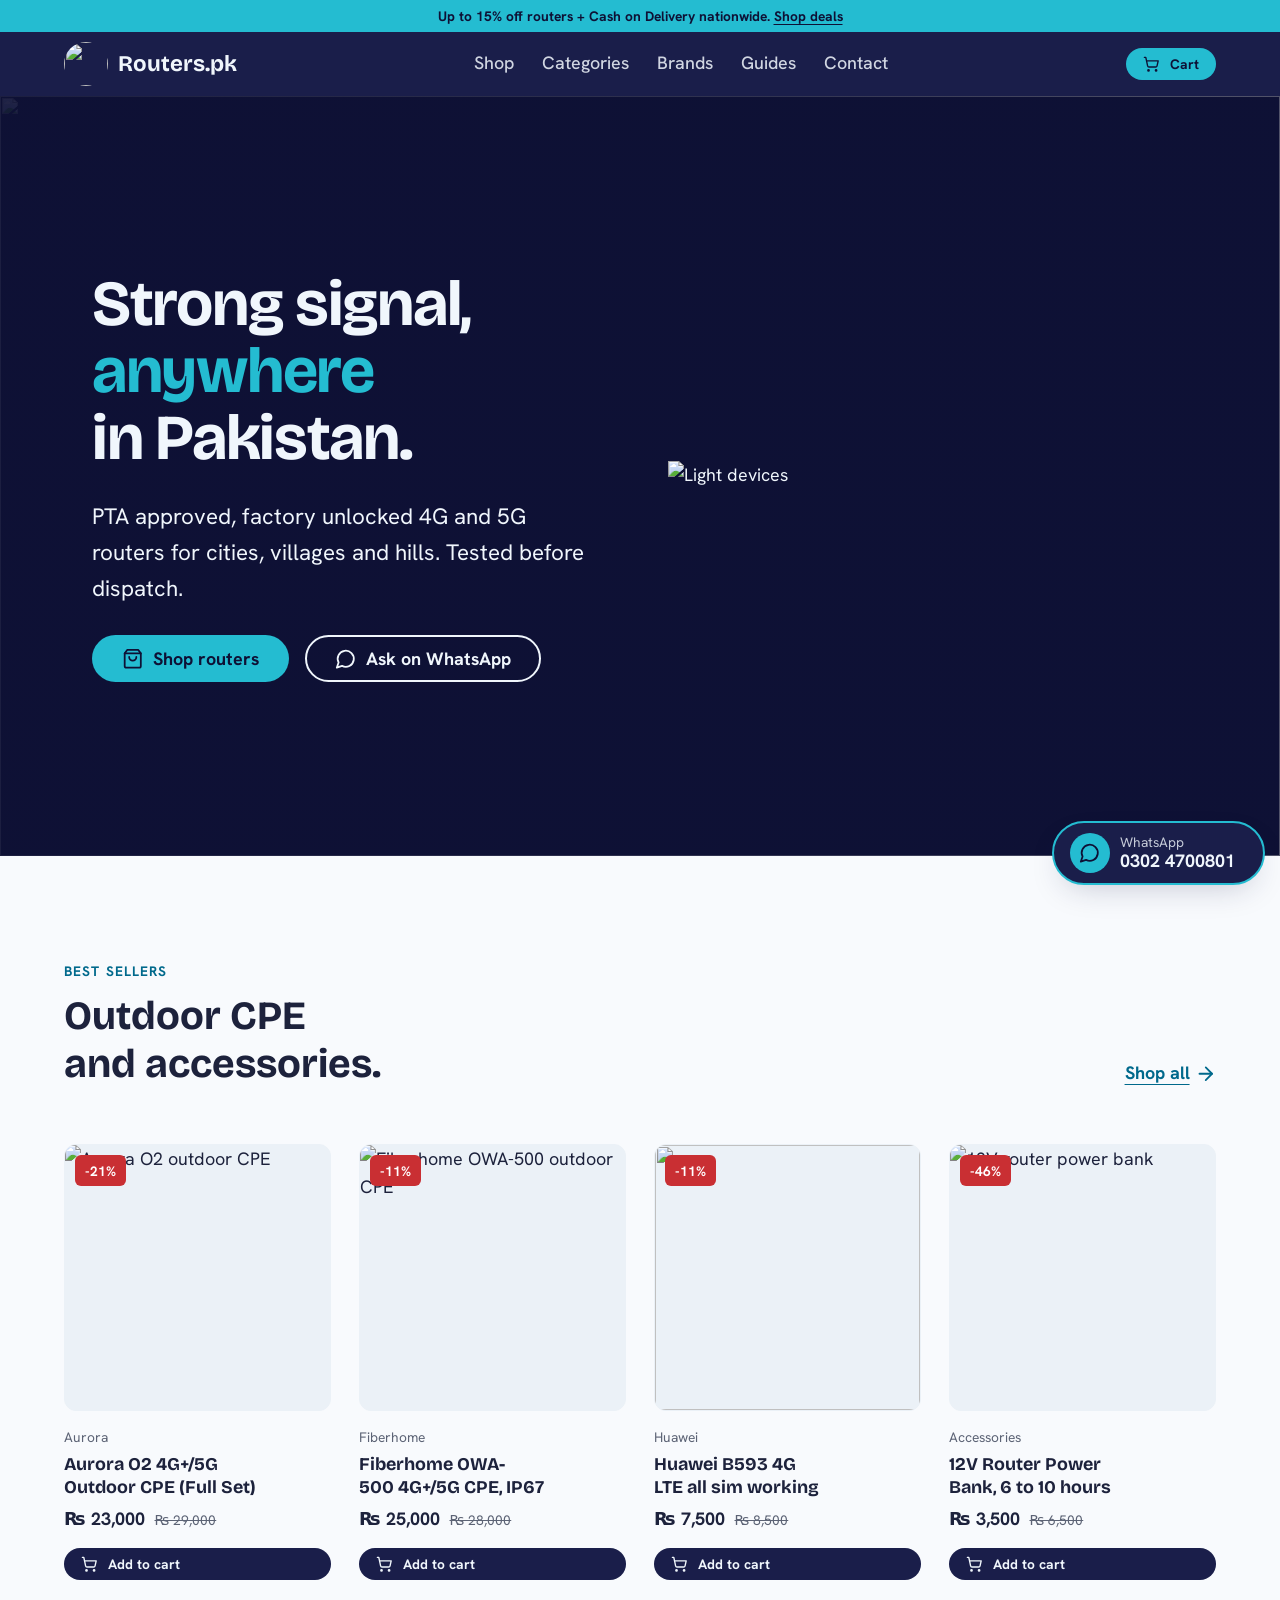
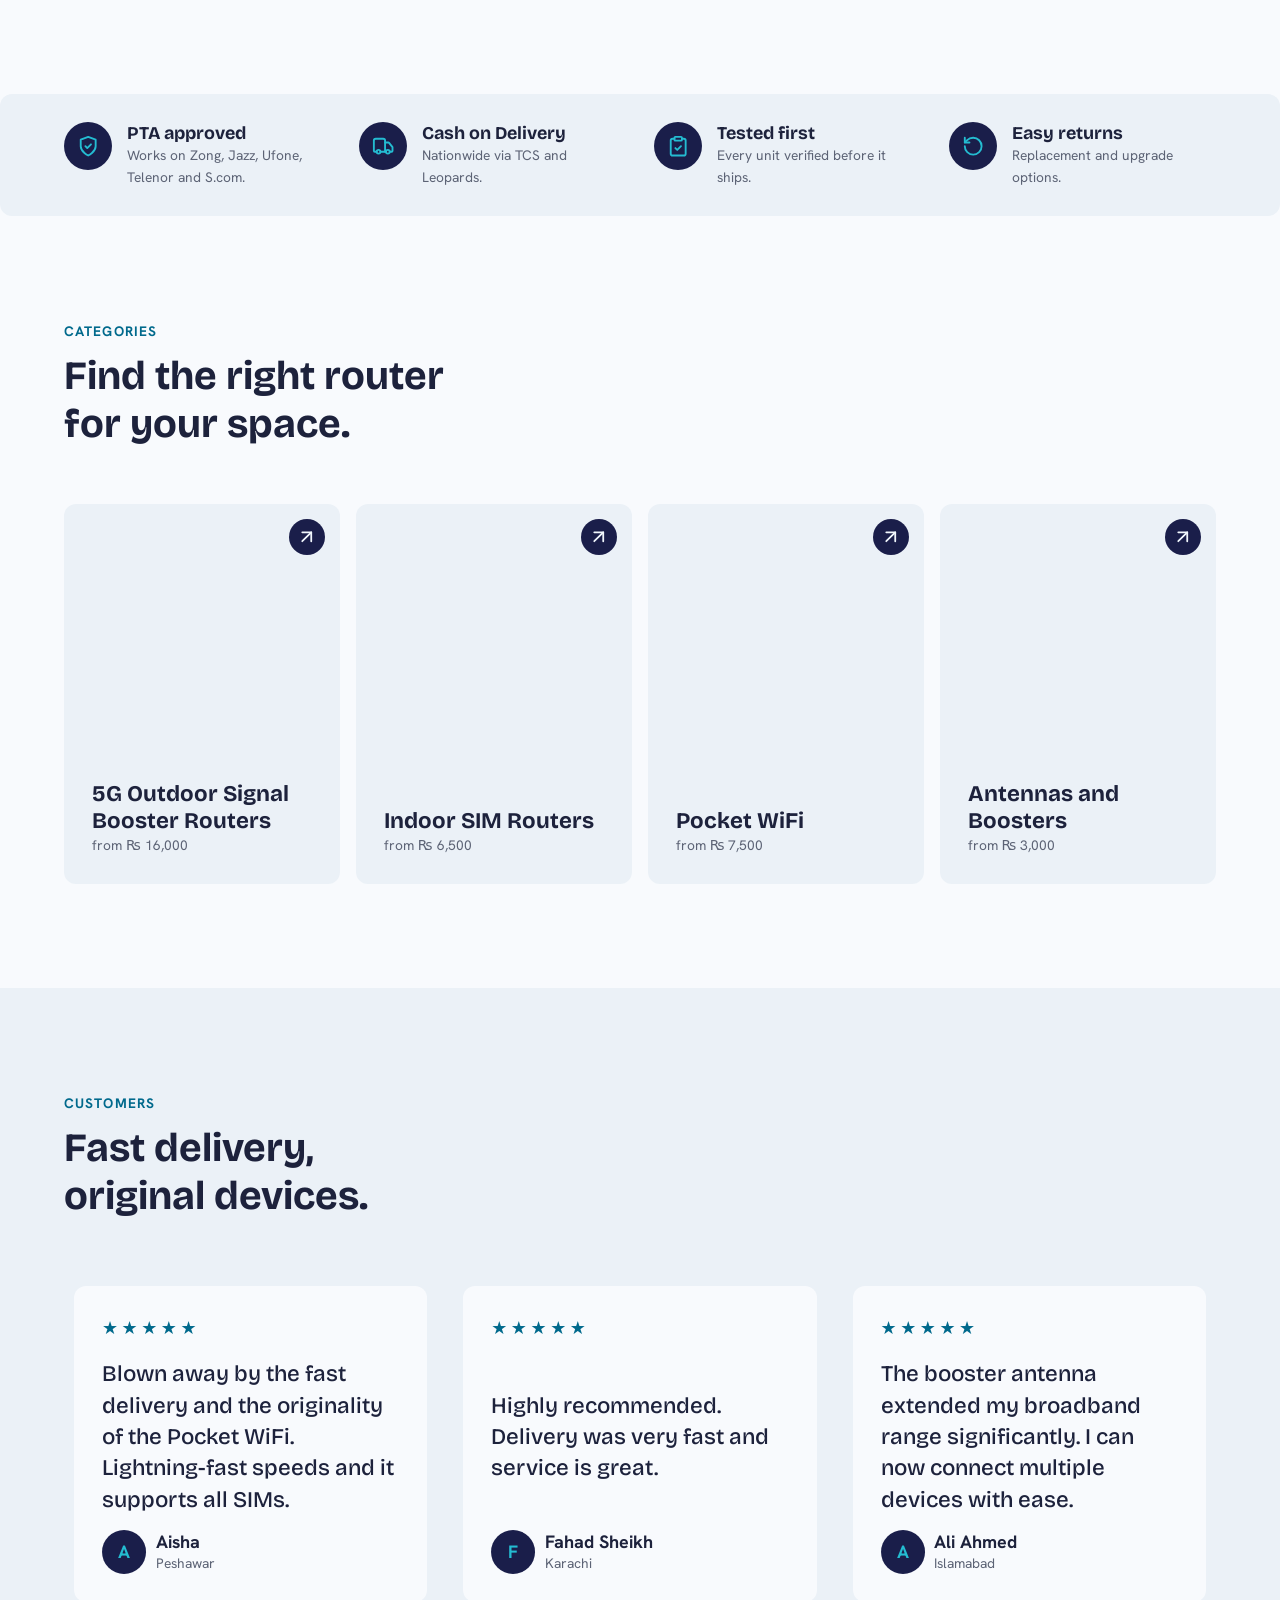
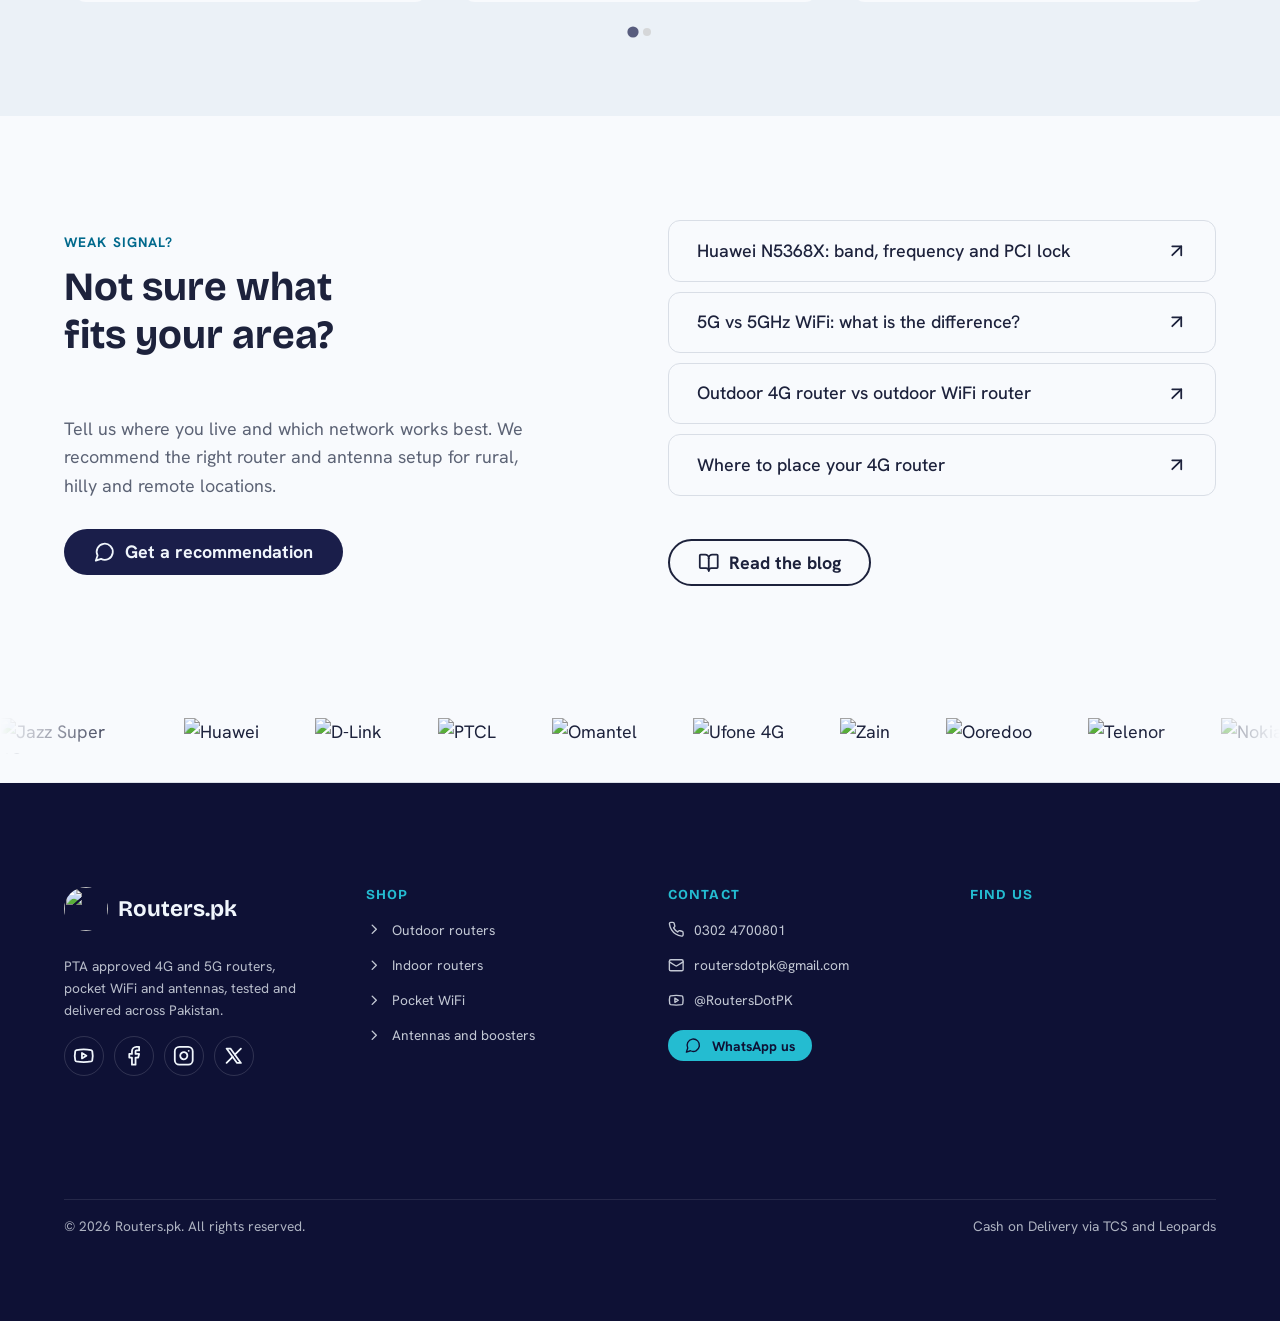
==== commit b03b1fdc: "added a page" ====
--- a/index.html
+++ b/index.html
@@ -103,7 +103,7 @@
 
   <div class="offerbar">
     <p class="offerbar__text">Up to 15% off routers + Cash on Delivery nationwide. <a class="offerbar__link"
-        href="/shop/">Shop deals</a></p>
+        href="shop.html">Shop deals</a></p>
   </div>
 
   <header class="header">
@@ -116,7 +116,7 @@
       </a>
       <nav class="nav" id="nav" aria-label="Main">
         <ul class="nav__list">
-          <li><a class="nav__link" href="/shop/">Shop</a></li>
+          <li><a class="nav__link" href="shop.html">Shop</a></li>
           <li><a class="nav__link" href="#categories">Categories</a></li>
           <li><a class="nav__link" href="/brands/">Brands</a></li>
           <li><a class="nav__link" href="/blog/">Guides</a></li>
@@ -148,7 +148,7 @@
               Tested
               before dispatch.</p>
             <div class="cover__cta">
-              <a class="btn btn--accent" href="/shop/"><svg class="icon" aria-hidden="true">
+              <a class="btn btn--accent" href="shop.html"><svg class="icon" aria-hidden="true">
                   <use href="#i-bag" />
                 </svg>Shop routers</a>
               <a class="btn btn--ghost" href="https://wa.me/923024700801"><svg class="icon" aria-hidden="true">
@@ -170,7 +170,7 @@
             <p class="section__eyebrow">Best sellers</p>
             <h2 class="section__title" id="featured">Outdoor CPE and accessories.</h2>
           </div>
-          <a class="head__link" href="/shop/">Shop all <svg class="icon" aria-hidden="true">
+          <a class="head__link" href="shop.html">Shop all <svg class="icon" aria-hidden="true">
               <use href="#i-arrow" />
             </svg></a>
         </div>
@@ -589,6 +589,11 @@
     </div>
   </footer>
 
+  <a class="wa-float" href="https://wa.me/923024700801" aria-label="Chat on WhatsApp: 0302 4700801">
+    <span class="wa-float__icon" aria-hidden="true"><svg class="icon"><use href="#i-chat" /></svg></span>
+    <span class="wa-float__text"><span class="wa-float__label">WhatsApp</span><span class="wa-float__number">0302 4700801</span></span>
+  </a>
+
 </body>
 
 </html>
--- a/css/style.css
+++ b/css/style.css
@@ -1042,4 +1042,182 @@
   -ms-flex-wrap: wrap;
       flex-wrap: wrap;
   gap: var(--space-sm);
+}
+
+.wa-float {
+  position: fixed;
+  right: var(--space-sm);
+  bottom: var(--space-sm);
+  z-index: 20;
+  display: -webkit-inline-box;
+  display: -ms-inline-flexbox;
+  display: inline-flex;
+  -webkit-box-align: center;
+      -ms-flex-align: center;
+          align-items: center;
+  gap: var(--space-xs);
+  padding: var(--space-xs) var(--space-md) var(--space-xs) var(--space-sm);
+  background: var(--color-primary);
+  color: var(--color-on-primary);
+  border: 2px solid var(--color-secondary);
+  border-radius: var(--radius-pill);
+  -webkit-box-shadow: var(--shadow-md);
+          box-shadow: var(--shadow-md);
+  text-decoration: none;
+  line-height: 1.2;
+  -webkit-transition: -webkit-transform 0.3s var(--ease-out);
+  transition: -webkit-transform 0.3s var(--ease-out);
+  transition: transform 0.3s var(--ease-out);
+  transition: transform 0.3s var(--ease-out), -webkit-transform 0.3s var(--ease-out);
+}
+.wa-float:hover {
+  -webkit-transform: translateY(-2px);
+          transform: translateY(-2px);
+}
+.wa-float__icon {
+  display: -ms-grid;
+  display: grid;
+  place-items: center;
+  width: 2.5rem;
+  aspect-ratio: 1;
+  border-radius: 50%;
+  background: var(--color-secondary);
+  color: var(--color-primary-dark);
+}
+.wa-float__text {
+  display: -ms-grid;
+  display: grid;
+}
+.wa-float__label {
+  font-size: var(--fs-sm);
+  opacity: 0.8;
+}
+.wa-float__number {
+  font-weight: var(--fw-bold);
+}
+
+.page-head {
+  padding-block: var(--space-lg);
+  background: var(--color-primary);
+  color: var(--color-on-primary);
+}
+.page-head__title {
+  font-size: var(--fs-xl);
+  line-height: var(--lh-tight);
+  letter-spacing: -0.02em;
+}
+.page-head__title em {
+  font-style: normal;
+  color: var(--color-secondary);
+}
+.page-head__text {
+  max-width: 48ch;
+  margin-top: var(--space-sm);
+  font-size: var(--fs-md);
+  opacity: 0.85;
+}
+
+.crumbs {
+  display: -webkit-box;
+  display: -ms-flexbox;
+  display: flex;
+  -ms-flex-wrap: wrap;
+      flex-wrap: wrap;
+  -webkit-box-align: center;
+      -ms-flex-align: center;
+          align-items: center;
+  gap: var(--space-2xs);
+  margin-bottom: var(--space-sm);
+  font-size: var(--fs-sm);
+  opacity: 0.85;
+}
+.crumbs__link {
+  text-decoration: none;
+}
+.crumbs__link:hover {
+  color: var(--color-secondary);
+}
+.crumbs .icon {
+  width: 1em;
+  height: 1em;
+}
+
+.toolbar {
+  display: -webkit-box;
+  display: -ms-flexbox;
+  display: flex;
+  -ms-flex-wrap: wrap;
+      flex-wrap: wrap;
+  -webkit-box-align: center;
+      -ms-flex-align: center;
+          align-items: center;
+  -webkit-box-pack: justify;
+      -ms-flex-pack: justify;
+          justify-content: space-between;
+  gap: var(--space-sm);
+  margin-bottom: var(--space-md);
+}
+.toolbar__filters {
+  display: -webkit-box;
+  display: -ms-flexbox;
+  display: flex;
+  -ms-flex-wrap: wrap;
+      flex-wrap: wrap;
+  gap: var(--space-xs);
+}
+.toolbar__side {
+  display: -webkit-box;
+  display: -ms-flexbox;
+  display: flex;
+  -webkit-box-align: center;
+      -ms-flex-align: center;
+          align-items: center;
+  gap: var(--space-sm);
+}
+.toolbar__count {
+  font-size: var(--fs-sm);
+  color: var(--color-muted);
+}
+.toolbar__select {
+  padding: var(--space-2xs) var(--space-sm);
+  font: var(--fw-medium) var(--fs-sm) var(--font-body);
+  color: var(--color-text);
+  background: var(--color-bg);
+  border: 1px solid var(--color-line);
+  border-radius: var(--radius-pill);
+  cursor: pointer;
+}
+
+.chip {
+  padding: var(--space-2xs) var(--space-sm);
+  font: var(--fw-medium) var(--fs-sm) var(--font-body);
+  color: var(--color-text);
+  background: var(--color-surface);
+  border: 1px solid var(--color-line);
+  border-radius: var(--radius-pill);
+  cursor: pointer;
+  -webkit-transition: background 0.3s, color 0.3s, border-color 0.3s;
+  transition: background 0.3s, color 0.3s, border-color 0.3s;
+}
+.chip:hover {
+  border-color: var(--color-secondary);
+}
+.chip.is-active {
+  background: var(--color-primary);
+  border-color: var(--color-primary);
+  color: var(--color-on-primary);
+}
+
+.shop__empty {
+  padding-block: var(--space-lg);
+  text-align: center;
+  color: var(--color-muted);
+}
+
+.shop .trust {
+  margin-top: var(--space-lg);
+}
+
+.footer__bar {
+  padding-bottom: var(--space-lg);
 }
